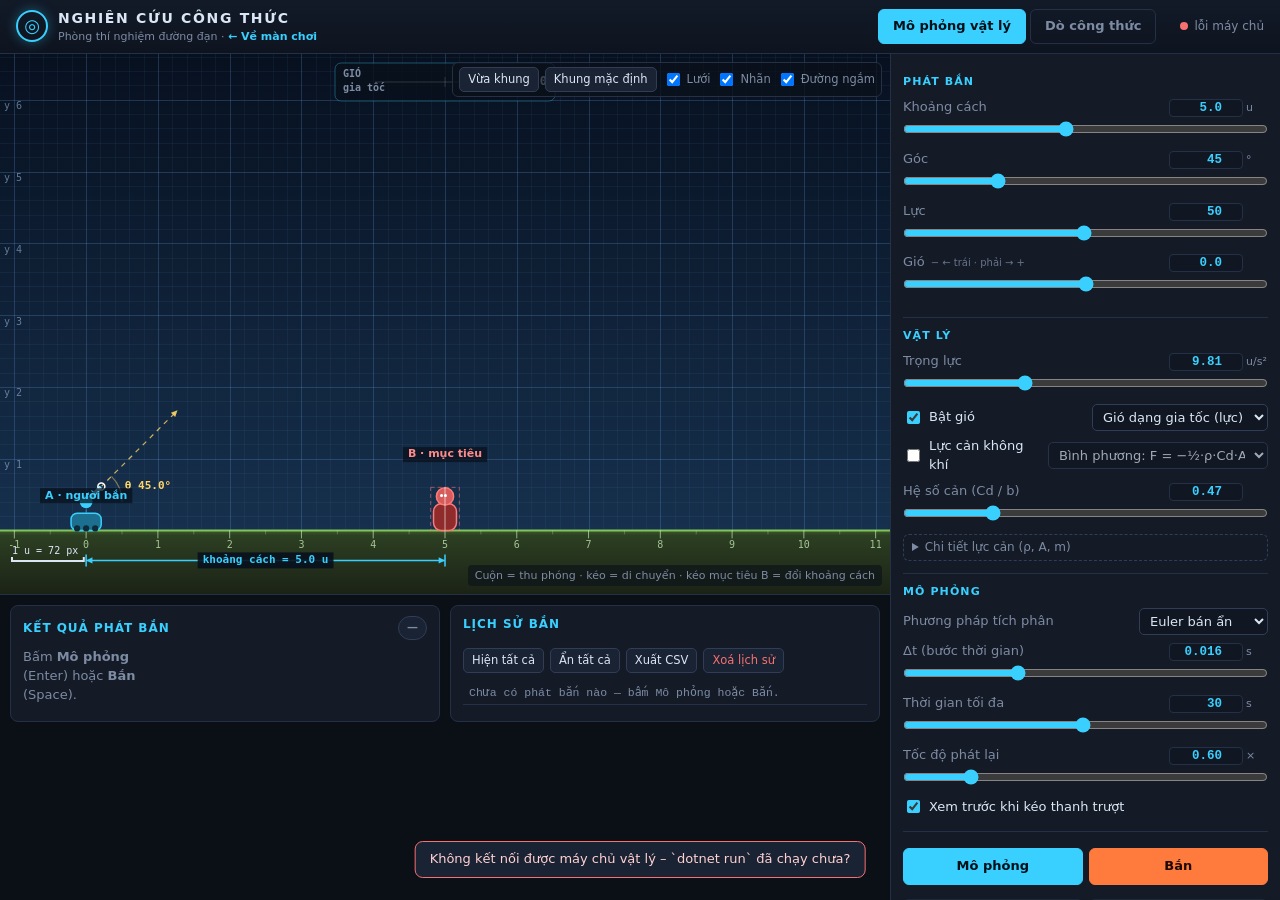
==== ProjectileSimulator/wwwroot/research.html @ dc686969 "Chuyển giao diện chính thành màn chơi bắn pháo 2D - Trang chính (index.html) là màn chơi: điều khiển" ====
<!doctype html>
<html lang="vi">
<head>
  <meta charset="utf-8">
  <meta name="viewport" content="width=device-width, initial-scale=1">
  <title>Nghiên cứu công thức – Gunny Research Lab</title>
  <link rel="stylesheet" href="css/research.css">
</head>
<body>
<header class="topbar">
  <div class="brand">
    <span class="logo" aria-hidden="true">◎</span>
    <div>
      <div class="brand-title">NGHIÊN CỨU CÔNG THỨC</div>
      <div class="brand-sub">Phòng thí nghiệm đường đạn · <a href="/" class="back-link">← Về màn chơi</a></div>
    </div>
  </div>
  <nav class="tabs" role="tablist">
    <button class="tab active" data-tab="sim" role="tab">Mô phỏng vật lý</button>
    <button class="tab" data-tab="re" role="tab">Dò công thức</button>
  </nav>
  <div class="api-status" id="apiStatus" title="Trạng thái máy chủ"><span class="dot"></span><span class="txt">đang kết nối…</span></div>
</header>

<main class="layout">
  <!-- ===================== STAGE (canvas + results) ===================== -->
  <section class="stage">
    <div class="canvas-wrap" id="canvasWrap">
      <canvas id="simCanvas" aria-label="Simulation canvas"></canvas>
      <div class="canvas-toolbar">
        <button class="mini" id="btnFitView" title="Thu phóng vừa mọi thứ">Vừa khung</button>
        <button class="mini" id="btnResetView" title="Khung nhìn mặc định (nhấp đúp canvas)">Khung mặc định</button>
        <label class="mini-check"><input type="checkbox" id="chkGrid" checked> Lưới</label>
        <label class="mini-check"><input type="checkbox" id="chkLabels" checked> Nhãn</label>
        <label class="mini-check"><input type="checkbox" id="chkAim" checked> Đường ngắm</label>
      </div>
      <div class="canvas-hud" id="hud"></div>
      <div class="canvas-legend" id="legend"></div>
      <div class="canvas-help">Cuộn = thu phóng · kéo = di chuyển · kéo mục tiêu B = đổi khoảng cách</div>
    </div>

    <div class="bottom">
      <!-- Results of the last committed shot -->
      <div class="card" id="resultsCard">
        <div class="card-head">
          <h3>Kết quả phát bắn</h3>
          <span class="badge" id="statusBadge">—</span>
        </div>
        <div class="stats" id="stats"></div>
        <div class="models-line" id="modelsLine"></div>
      </div>

      <!-- Compare table -->
      <div class="card hidden" id="compareCard">
        <div class="card-head">
          <h3>So sánh</h3>
          <button class="mini" id="btnCloseCompare">Ẩn</button>
        </div>
        <div class="table-scroll">
          <table class="data" id="compareTable"></table>
        </div>
      </div>

      <!-- RE evaluation -->
      <div class="card hidden" id="evalCard">
        <div class="card-head">
          <h3>Dự đoán và thực tế</h3>
          <div class="metrics" id="evalMetrics"></div>
        </div>
        <div class="table-scroll">
          <table class="data" id="evalTable"></table>
        </div>
      </div>

      <!-- History -->
      <div class="card">
        <div class="card-head">
          <h3>Lịch sử bắn <span class="muted" id="historyCount"></span></h3>
          <div class="btn-row">
            <button class="mini" id="btnHistoryShowAll">Hiện tất cả</button>
            <button class="mini" id="btnHistoryHideAll">Ẩn tất cả</button>
            <button class="mini" id="btnExportCsv">Xuất CSV</button>
            <button class="mini danger" id="btnClearHistory">Xoá lịch sử</button>
          </div>
        </div>
        <div class="table-scroll history-scroll">
          <table class="data" id="historyTable"></table>
        </div>
      </div>
    </div>
  </section>

  <!-- ===================== SIDE PANEL ===================== -->
  <aside class="panel">
    <!-- ---------- Simulator tab ---------- -->
    <div class="tab-page" id="page-sim">
      <section class="group">
        <h4>Phát bắn</h4>
        <div class="slider" data-key="distance" data-min="1" data-max="10" data-step="0.1" data-unit="u" data-label="Khoảng cách"></div>
        <div class="slider" data-key="angle" data-min="0" data-max="180" data-step="1" data-unit="°" data-label="Góc"></div>
        <div class="slider" data-key="power" data-min="1" data-max="100" data-step="1" data-unit="" data-label="Lực"></div>
        <div class="slider" data-key="wind" data-min="-20" data-max="20" data-step="0.5" data-unit="" data-label="Gió" data-hint="− ← trái · phải → +"></div>
      </section>

      <section class="group">
        <h4>Vật lý</h4>
        <div class="slider" data-key="gravity" data-min="0" data-max="30" data-step="0.01" data-unit="u/s²" data-label="Trọng lực"></div>

        <div class="row">
          <label class="check"><input type="checkbox" id="windEnabled"> Bật gió</label>
          <select id="windMode" title="Mô hình gió">
            <option value="WindAcceleration">Gió dạng gia tốc (lực)</option>
            <option value="ConstantWind">Gió đều (khối khí trôi)</option>
          </select>
        </div>

        <div class="row">
          <label class="check"><input type="checkbox" id="dragEnabled"> Lực cản không khí</label>
          <select id="dragType" title="Định luật lực cản">
            <option value="Quadratic">Bình phương: F = −½·ρ·Cd·A·|v|·v</option>
            <option value="Linear">Tuyến tính: F = −b·v</option>
          </select>
        </div>
        <div class="slider" data-key="dragCoefficient" data-min="0" data-max="2" data-step="0.01" data-unit="" data-label="Hệ số cản (Cd / b)"></div>
        <details class="adv">
          <summary>Chi tiết lực cản (ρ, A, m)</summary>
          <div class="slider" data-key="airDensity" data-min="0" data-max="5" data-step="0.005" data-unit="" data-label="Mật độ khí ρ"></div>
          <div class="slider" data-key="crossSectionArea" data-min="0" data-max="0.5" data-step="0.005" data-unit="u²" data-label="Tiết diện A"></div>
          <div class="slider" data-key="mass" data-min="0.05" data-max="10" data-step="0.05" data-unit="" data-label="Khối lượng m"></div>
        </details>
      </section>

      <section class="group">
        <h4>Mô phỏng</h4>
        <div class="row">
          <label for="integrator">Phương pháp tích phân</label>
          <select id="integrator">
            <option value="SemiImplicitEuler">Euler bán ẩn</option>
            <option value="RungeKutta4">Runge–Kutta 4</option>
            <option value="ExplicitEuler">Euler hiện</option>
          </select>
        </div>
        <div class="slider" data-key="deltaTime" data-min="0.001" data-max="0.05" data-step="0.001" data-unit="s" data-label="Δt (bước thời gian)"></div>
        <div class="slider" data-key="maxTime" data-min="1" data-max="60" data-step="1" data-unit="s" data-label="Thời gian tối đa"></div>
        <div class="slider" data-key="playbackSpeed" data-min="0.1" data-max="3" data-step="0.05" data-unit="×" data-label="Tốc độ phát lại" data-local="1"></div>
        <label class="check"><input type="checkbox" id="livePreview" checked> Xem trước khi kéo thanh trượt</label>
      </section>

      <section class="group buttons">
        <button class="btn primary" id="btnSimulate">Mô phỏng</button>
        <button class="btn fire" id="btnFire">Bắn</button>
        <button class="btn" id="btnPause" disabled>Tạm dừng</button>
        <button class="btn" id="btnResume" disabled>Tiếp tục</button>
        <button class="btn" id="btnCompare" title="Chạy mô hình A–D với thông số hiện tại">So sánh</button>
        <button class="btn" id="btnClear">Xoá đường đạn</button>
        <button class="btn danger" id="btnReset">Đặt lại</button>
      </section>
      <p class="note">Đơn vị: <b>u</b> = một bước khoảng cách. Nòng súng hiển thị góc <i>hiệu dụng</i> (Góc + Độ lệch góc). Mọi phát bắn dùng các tham số hiệu chỉnh ở tab Dò công thức (Mô hình D).</p>
    </div>

    <!-- ---------- Reverse engineering tab ---------- -->
    <div class="tab-page hidden" id="page-re">
      <section class="group">
        <h4>Tham số mô hình <span class="muted">(Mô hình D – dùng cho mọi phát bắn)</span></h4>
        <div class="formula">V0 = k · VelMul · (Power · PowMul)<sup>exp</sup> · g<sub>eff</sub> = g · GravMul · θ = Angle + Offset</div>
        <div class="slider" data-key="cal.velocityMultiplier" data-min="0.1" data-max="3" data-step="0.001" data-label="Hệ số vận tốc ban đầu"></div>
        <div class="slider" data-key="cal.gravityMultiplier" data-min="0" data-max="3" data-step="0.001" data-label="Hệ số trọng lực"></div>
        <div class="slider" data-key="cal.windMultiplier" data-min="-3" data-max="5" data-step="0.01" data-label="Hệ số gió"></div>
        <div class="slider" data-key="dragCoefficient" data-min="0" data-max="2" data-step="0.01" data-label="Hệ số lực cản" data-mirror="1"></div>
        <div class="slider" data-key="cal.angleOffset" data-min="-15" data-max="15" data-step="0.1" data-unit="°" data-label="Độ lệch góc"></div>
        <div class="slider" data-key="cal.powerMultiplier" data-min="0.1" data-max="3" data-step="0.001" data-label="Hệ số lực"></div>
        <div class="slider" data-key="cal.launchHeight" data-min="0" data-max="3" data-step="0.01" data-unit="u" data-label="Độ cao bắn"></div>
        <details class="adv">
          <summary>Hằng số công thức nâng cao</summary>
          <div class="slider" data-key="cal.powerExponent" data-min="0.3" data-max="2" data-step="0.01" data-label="Số mũ lực"></div>
          <div class="slider" data-key="cal.powerToVelocity" data-min="0.01" data-max="0.5" data-step="0.001" data-unit="u/s" data-label="k: lực → vận tốc"></div>
          <div class="slider" data-key="cal.windAccelerationScale" data-min="0" data-max="0.5" data-step="0.001" data-label="Gió → gia tốc"></div>
          <div class="slider" data-key="cal.windDriftScale" data-min="0" data-max="0.3" data-step="0.001" data-label="Gió → vận tốc trôi"></div>
          <div class="slider" data-key="barrelLength" data-min="0" data-max="1" data-step="0.01" data-unit="u" data-label="Chiều dài nòng"></div>
          <div class="slider" data-key="targetWidth" data-min="0.05" data-max="2" data-step="0.01" data-unit="u" data-label="Bề rộng mục tiêu"></div>
          <div class="slider" data-key="targetHeight" data-min="0.05" data-max="2" data-step="0.01" data-unit="u" data-label="Chiều cao mục tiêu"></div>
        </details>
      </section>

      <section class="group">
        <h4>So sánh mô hình</h4>
        <div class="model-checks" id="modelChecks">
          <label><input type="checkbox" value="Basic" checked><span class="sw" style="--c:#4fc3f7"></span>A: Ném xiên cơ bản</label>
          <label><input type="checkbox" value="Wind" checked><span class="sw" style="--c:#81c784"></span>B: Ném xiên + Gió</label>
          <label><input type="checkbox" value="Drag" checked><span class="sw" style="--c:#ffb74d"></span>C: Ném xiên + Lực cản</label>
          <label><input type="checkbox" value="Custom" checked><span class="sw" style="--c:#f06292"></span>D: Mô hình tuỳ chỉnh</label>
        </div>
        <button class="btn" id="btnCompareModels">So sánh các mô hình đã chọn</button>
      </section>

      <section class="group">
        <h4>Dữ liệu thực nghiệm <span class="muted" id="expCount"></span></h4>
        <p class="note warn">Nhập các phát bắn bạn tự đo trong game. Toạ độ tính bằng <b>u</b>, X đo từ người bắn. Thời gian bay là tuỳ chọn nhưng giúp tách được vận tốc và trọng lực.</p>
        <div class="table-scroll exp-scroll">
          <table class="data editable" id="expTable"></table>
        </div>
        <div class="btn-row">
          <button class="mini" id="btnExpAdd">+ Dòng</button>
          <button class="mini" id="btnExpAddCurrent" title="Thêm dòng với khoảng cách/góc/lực/gió hiện tại">+ Từ phát bắn hiện tại</button>
          <button class="mini" id="btnExpImport">Nhập CSV</button>
          <button class="mini" id="btnExpExport">Xuất CSV</button>
          <button class="mini" id="btnExpSynthetic" title="Chỉ dùng để kiểm tra bộ tối ưu">Dữ liệu thử tổng hợp…</button>
          <button class="mini danger" id="btnExpClear">Xoá</button>
          <input type="file" id="expFile" accept=".csv,text/csv,text/plain" hidden>
        </div>
        <div class="row">
          <label for="timeWeight" title="Quy đổi sai số thời gian bay (s) sang đơn vị khoảng cách trong hàm mục tiêu">Trọng số thời gian bay (u/s)</label>
          <input type="number" id="timeWeight" value="5" min="0" step="0.5">
        </div>
        <div class="row">
          <label class="check"><input type="checkbox" id="showObservations" checked> Hiện điểm quan sát trên canvas</label>
        </div>
        <button class="btn primary" id="btnEvaluate">Tính sai số</button>
      </section>

      <section class="group">
        <h4>Tối ưu tham số</h4>
        <div class="row">
          <label for="optMethod">Phương pháp</label>
          <select id="optMethod">
            <option value="GridThenLeastSquares">Grid search → Bình phương tối thiểu (LM)</option>
            <option value="GridSearch">Chỉ Grid search</option>
            <option value="LeastSquares">Bình phương tối thiểu (Levenberg–Marquardt)</option>
          </select>
        </div>
        <div class="row">
          <label for="optIter">Số vòng LM tối đa</label>
          <input type="number" id="optIter" value="100" min="1" max="1000">
        </div>
        <div class="row">
          <label for="optGrid">Số điểm lưới tối đa</label>
          <input type="number" id="optGrid" value="20000" min="1" max="200000" step="1000">
        </div>
        <div class="table-scroll">
          <table class="data editable" id="paramTable"></table>
        </div>
        <button class="btn primary" id="btnOptimize">Tối ưu tham số</button>
        <div class="opt-result" id="optResult"></div>
      </section>
    </div>
  </aside>
</main>

<!-- Import / synthetic dialogs -->
<dialog id="importDialog">
  <form method="dialog" class="dlg">
    <h3>Nhập dữ liệu thực nghiệm (CSV)</h3>
    <p class="note">Dòng tiêu đề (thứ tự bất kỳ, không phân biệt hoa thường): <code>label,distance,angle,power,wind,observedLandingX,observedLandingY,observedFlightTime</code>. Phân cách: dấu phẩy, chấm phẩy hoặc tab.</p>
    <textarea id="importText" rows="10" placeholder="distance,angle,power,wind,observedLandingX,observedLandingY&#10;5,45,50,0,5.2,0"></textarea>
    <div class="btn-row">
      <button class="btn" type="button" id="btnImportFile">Chọn tệp…</button>
      <label class="check"><input type="checkbox" id="importReplace"> Thay thế các dòng hiện có</label>
      <span class="spacer"></span>
      <button class="btn" value="cancel">Huỷ</button>
      <button class="btn primary" value="ok" id="btnImportOk">Nhập</button>
    </div>
  </form>
</dialog>

<dialog id="synthDialog">
  <form method="dialog" class="dlg">
    <h3>Sinh dữ liệu thử TỔNG HỢP</h3>
    <p class="note warn">Các dòng này do <b>chính trình mô phỏng</b> tạo ra với tham số hiện tại (có thể thêm nhiễu). Đây <b>không phải</b> dữ liệu Gunny — chỉ dùng để kiểm tra bộ tối ưu có tìm lại được tham số đã biết (ví dụ: sinh dữ liệu, đổi một hệ số, rồi bấm Tối ưu).</p>
    <div class="row"><label>Số phát bắn</label><input type="number" id="synthCount" value="8" min="1" max="50"></div>
    <div class="row"><label>Nhiễu σ (u)</label><input type="number" id="synthNoise" value="0" min="0" step="0.01"></div>
    <div class="row"><label class="check"><input type="checkbox" id="synthTime" checked> Kèm thời gian bay</label></div>
    <div class="btn-row">
      <span class="spacer"></span>
      <button class="btn" value="cancel">Huỷ</button>
      <button class="btn primary" value="ok">Sinh dữ liệu</button>
    </div>
  </form>
</dialog>

<div class="toast" id="toast"></div>

<script type="module" src="js/research/app.js"></script>
</body>
</html>
---- ProjectileSimulator/wwwroot/css/research.css ----
/* =========================================================================
   Gunny Research Lab – physics-lab dark theme
   ========================================================================= */
:root {
  --bg: #0b0f16;
  --bg-2: #111722;
  --panel: #141b27;
  --panel-2: #1a2333;
  --line: #243045;
  --line-2: #2f3d57;
  --text: #dbe6f5;
  --muted: #7d8ba3;
  --accent: #39d0ff;
  --accent-2: #2aa3cc;
  --fire: #ff7a3d;
  --ok: #4ade80;
  --bad: #f87171;
  --warn: #fbbf24;
  --radius: 8px;
  --mono: ui-monospace, SFMono-Regular, Menlo, Consolas, "Liberation Mono", monospace;
  --sans: system-ui, -apple-system, "Segoe UI", Roboto, "Helvetica Neue", Arial, sans-serif;
  --panel-w: 390px;
}

* { box-sizing: border-box; }
html, body { margin: 0; height: 100%; }
body {
  background: var(--bg);
  color: var(--text);
  font: 13px/1.45 var(--sans);
  overflow: hidden;
}
button, input, select, textarea { font: inherit; color: inherit; }
.hidden { display: none !important; }
.muted { color: var(--muted); font-weight: 400; }
code { font-family: var(--mono); font-size: 12px; color: var(--accent); }

/* ---------------- Top bar ---------------- */
.topbar {
  height: 54px;
  display: flex; align-items: center; gap: 24px;
  padding: 0 16px;
  background: linear-gradient(180deg, #121a28, #0e141f);
  border-bottom: 1px solid var(--line);
}
.brand { display: flex; align-items: center; gap: 10px; min-width: 0; }
.logo {
  width: 32px; height: 32px; display: grid; place-items: center;
  border-radius: 50%; border: 2px solid var(--accent); color: var(--accent);
  font-size: 18px; box-shadow: 0 0 12px rgba(57, 208, 255, .35);
}
.brand-title { font-weight: 800; letter-spacing: .12em; font-size: 14px; }
.brand-sub { color: var(--muted); font-size: 11px; white-space: nowrap; overflow: hidden; text-overflow: ellipsis; }
.tabs { display: flex; gap: 4px; margin-left: auto; }
.tab {
  background: transparent; border: 1px solid var(--line); color: var(--muted);
  padding: 7px 14px; border-radius: 6px; cursor: pointer; font-weight: 600;
}
.tab:hover { color: var(--text); border-color: var(--line-2); }
.tab.active { color: #001018; background: var(--accent); border-color: var(--accent); }
.api-status { display: flex; align-items: center; gap: 6px; color: var(--muted); font-size: 12px; white-space: nowrap; }
.api-status .dot { width: 8px; height: 8px; border-radius: 50%; background: var(--warn); }
.api-status.ok .dot { background: var(--ok); box-shadow: 0 0 8px var(--ok); }
.api-status.err .dot { background: var(--bad); }

/* ---------------- Layout ---------------- */
.layout {
  height: calc(100vh - 54px);
  display: grid;
  grid-template-columns: minmax(0, 1fr) var(--panel-w);
}
.stage { display: flex; flex-direction: column; min-width: 0; min-height: 0; }
.canvas-wrap {
  position: relative;
  flex: 0 0 64%;
  min-height: 300px;
  border-bottom: 1px solid var(--line);
  background: #0a1220;
  overflow: hidden;
}
#simCanvas { display: block; width: 100%; height: 100%; cursor: crosshair; touch-action: none; }
#simCanvas.grab { cursor: grabbing; }
#simCanvas.can-drag { cursor: ew-resize; }

.canvas-toolbar {
  position: absolute; top: 8px; right: 8px; display: flex; gap: 6px; align-items: center;
  background: rgba(10, 16, 26, .75); padding: 4px 6px; border-radius: 6px; border: 1px solid var(--line);
}
.canvas-hud {
  position: absolute; left: 8px; bottom: 8px;
  font: 11px/1.4 var(--mono); color: var(--muted);
  background: rgba(10, 16, 26, .7); padding: 3px 7px; border-radius: 4px; pointer-events: none;
}
.canvas-hud:empty { display: none; }
.canvas-help {
  position: absolute; right: 8px; bottom: 8px; font-size: 11px; color: var(--muted);
  background: rgba(10, 16, 26, .6); padding: 3px 7px; border-radius: 4px; pointer-events: none;
}
.canvas-legend {
  position: absolute; left: 8px; top: 8px; display: flex; flex-direction: column; gap: 2px;
  font-size: 11px; background: rgba(10, 16, 26, .72); padding: 4px 8px; border-radius: 6px;
  border: 1px solid var(--line); max-height: 45%; overflow: auto;
}
.canvas-legend:empty { display: none; }
.canvas-legend .item { display: flex; align-items: center; gap: 6px; white-space: nowrap; }
.canvas-legend .sw { width: 16px; height: 3px; border-radius: 2px; background: var(--c); }
.canvas-legend .sw.dash { background: repeating-linear-gradient(90deg, var(--c) 0 4px, transparent 4px 7px); }

.bottom {
  flex: 1 1 auto; min-height: 0; overflow: auto;
  padding: 10px; display: grid; gap: 10px;
  grid-template-columns: repeat(auto-fit, minmax(420px, 1fr));
  align-content: start;
}

/* ---------------- Cards ---------------- */
.card {
  background: var(--panel); border: 1px solid var(--line); border-radius: var(--radius);
  padding: 10px 12px; min-width: 0;
}
.card-head { display: flex; align-items: center; justify-content: space-between; gap: 8px; margin-bottom: 8px; flex-wrap: wrap; }
.card h3 { margin: 0; font-size: 12px; letter-spacing: .08em; text-transform: uppercase; color: var(--accent); }
.badge {
  font-size: 11px; font-weight: 700; padding: 3px 8px; border-radius: 99px;
  background: var(--panel-2); border: 1px solid var(--line-2); color: var(--muted);
}
.badge.hit { color: #062b12; background: var(--ok); border-color: var(--ok); }
.badge.miss { color: #2b0606; background: var(--bad); border-color: var(--bad); }
.badge.other { color: #2b1d06; background: var(--warn); border-color: var(--warn); }

.stats { display: grid; grid-template-columns: repeat(auto-fill, minmax(120px, 1fr)); gap: 6px; }
.stat { background: var(--bg-2); border: 1px solid var(--line); border-radius: 6px; padding: 5px 8px; }
.stat .k { color: var(--muted); font-size: 10px; text-transform: uppercase; letter-spacing: .06em; }
.stat .v { font: 600 14px/1.3 var(--mono); }
.models-line { margin-top: 6px; color: var(--muted); font: 11px var(--mono); }

/* ---------------- Tables ---------------- */
.table-scroll { overflow: auto; max-width: 100%; }
.history-scroll { max-height: 260px; }
.exp-scroll { max-height: 230px; border: 1px solid var(--line); border-radius: 6px; }
table.data { border-collapse: collapse; width: 100%; font: 11.5px/1.35 var(--mono); }
table.data th, table.data td { padding: 4px 6px; border-bottom: 1px solid var(--line); text-align: right; white-space: nowrap; }
table.data th { position: sticky; top: 0; background: var(--panel-2); color: var(--muted); font-weight: 600; z-index: 1; }
table.data td.l, table.data th.l { text-align: left; }
table.data tr:hover td { background: rgba(57, 208, 255, .05); }
table.data .sw { display: inline-block; width: 10px; height: 10px; border-radius: 2px; background: var(--c); vertical-align: middle; }
table.data .good { color: var(--ok); }
table.data .bad { color: var(--bad); }
table.editable input[type=number], table.editable input[type=text] {
  width: 62px; background: var(--bg-2); border: 1px solid var(--line); border-radius: 4px;
  padding: 2px 4px; text-align: right; font: 11.5px var(--mono);
}
table.editable input[type=text] { width: 80px; text-align: left; }
table.editable input:focus { outline: 1px solid var(--accent); border-color: var(--accent); }
.icon-btn { background: none; border: none; color: var(--muted); cursor: pointer; padding: 0 4px; font-size: 13px; }
.icon-btn:hover { color: var(--text); }
.icon-btn.danger:hover { color: var(--bad); }

.metrics { display: flex; gap: 12px; flex-wrap: wrap; font: 12px var(--mono); }
.metrics b { color: var(--accent); }

/* ---------------- Side panel ---------------- */
.panel {
  background: var(--panel); border-left: 1px solid var(--line);
  overflow-y: auto; padding: 10px 12px 30px;
}
.group { border-bottom: 1px solid var(--line); padding: 8px 0 12px; }
.group h4 { margin: 2px 0 8px; font-size: 11px; text-transform: uppercase; letter-spacing: .1em; color: var(--accent); }
.row { display: flex; align-items: center; justify-content: space-between; gap: 8px; margin: 6px 0; }
.row label { color: var(--muted); }
.row select, .row input[type=number] {
  background: var(--bg-2); border: 1px solid var(--line-2); border-radius: 5px; padding: 4px 6px; max-width: 220px;
}
.row input[type=number] { width: 100px; text-align: right; font-family: var(--mono); }
.check { display: inline-flex; align-items: center; gap: 6px; cursor: pointer; color: var(--text) !important; }
.check input { accent-color: var(--accent); }

/* Slider widget (generated by app.js) */
.slider { margin: 7px 0; }
.slider .top { display: flex; align-items: baseline; justify-content: space-between; gap: 6px; }
.slider .name { color: var(--muted); }
.slider .hint { color: var(--muted); font-size: 10px; margin-left: 6px; opacity: .8; }
.slider .val { display: flex; align-items: baseline; gap: 3px; }
.slider .val input {
  width: 74px; text-align: right; background: var(--bg-2); border: 1px solid var(--line);
  border-radius: 4px; padding: 1px 5px; font: 600 12.5px var(--mono); color: var(--accent);
}
.slider .unit { color: var(--muted); font-size: 11px; min-width: 22px; }
.slider input[type=range] { width: 100%; margin: 4px 0 0; accent-color: var(--accent); height: 16px; }
.slider.changed .name { color: var(--warn); }

details.adv { margin-top: 6px; border: 1px dashed var(--line-2); border-radius: 6px; padding: 4px 8px; }
details.adv summary { cursor: pointer; color: var(--muted); font-size: 12px; }

.formula {
  font: 11px/1.5 var(--mono); color: var(--muted); background: var(--bg-2); border: 1px solid var(--line);
  border-radius: 5px; padding: 5px 7px; margin-bottom: 6px;
}

.buttons { display: grid; grid-template-columns: repeat(2, 1fr); gap: 6px; }
.btn {
  border: 1px solid var(--line-2); background: var(--panel-2); color: var(--text);
  padding: 8px 10px; border-radius: 6px; cursor: pointer; font-weight: 600;
  transition: background .12s, border-color .12s, transform .05s;
}
.btn:hover:not(:disabled) { border-color: var(--accent-2); background: #1f2b40; }
.btn:active:not(:disabled) { transform: translateY(1px); }
.btn:disabled { opacity: .4; cursor: not-allowed; }
.btn.primary { background: var(--accent); color: #001018; border-color: var(--accent); }
.btn.primary:hover:not(:disabled) { background: #6bdcff; }
.btn.fire { background: var(--fire); color: #1d0900; border-color: var(--fire); }
.btn.fire:hover:not(:disabled) { background: #ff955f; }
.btn.danger { color: var(--bad); }
.group > .btn { width: 100%; margin-top: 8px; }
.mini {
  border: 1px solid var(--line-2); background: var(--panel-2); color: var(--text);
  padding: 3px 8px; border-radius: 5px; cursor: pointer; font-size: 11.5px;
}
.mini:hover { border-color: var(--accent-2); }
.mini.danger { color: var(--bad); }
.mini-check { display: inline-flex; gap: 4px; align-items: center; font-size: 11.5px; color: var(--muted); cursor: pointer; }
.btn-row { display: flex; gap: 6px; flex-wrap: wrap; align-items: center; margin-top: 6px; }
.spacer { flex: 1; }

.note { color: var(--muted); font-size: 11.5px; margin: 6px 0; }
.note.warn { border-left: 3px solid var(--warn); padding-left: 8px; }

.model-checks { display: grid; gap: 4px; margin-bottom: 4px; }
.model-checks label { display: flex; gap: 8px; align-items: center; cursor: pointer; }
.model-checks .sw { width: 18px; height: 4px; border-radius: 2px; background: var(--c); }

.opt-result { margin-top: 8px; font: 12px/1.5 var(--mono); }
.opt-result .box { background: var(--bg-2); border: 1px solid var(--line); border-radius: 6px; padding: 8px; }
.opt-result .box + .box { margin-top: 6px; }
.opt-result .improve { color: var(--ok); }
.opt-result ul { margin: 4px 0 0 16px; padding: 0; color: var(--warn); font-family: var(--sans); }
.opt-result canvas { width: 100%; height: 60px; display: block; margin-top: 6px; }

/* ---------------- Dialogs / toast ---------------- */
dialog {
  background: var(--panel); color: var(--text); border: 1px solid var(--line-2); border-radius: 10px;
  width: min(620px, 92vw); padding: 0;
}
dialog::backdrop { background: rgba(0, 0, 0, .55); }
.dlg { padding: 14px 16px; }
.dlg h3 { margin: 0 0 6px; color: var(--accent); font-size: 14px; }
.dlg textarea {
  width: 100%; background: var(--bg-2); border: 1px solid var(--line-2); border-radius: 6px;
  padding: 8px; font: 12px var(--mono); resize: vertical;
}
.toast {
  position: fixed; left: 50%; bottom: 22px; transform: translateX(-50%) translateY(20px);
  background: var(--panel-2); border: 1px solid var(--line-2); border-radius: 8px;
  padding: 8px 14px; opacity: 0; pointer-events: none; transition: opacity .2s, transform .2s; z-index: 50;
  max-width: 80vw;
}
.toast.show { opacity: 1; transform: translateX(-50%) translateY(0); }
.toast.error { border-color: var(--bad); color: #ffd1d1; }

.busy { position: relative; pointer-events: none; opacity: .65; }

/* ---------------- Responsive ---------------- */
@media (max-width: 1100px) {
  body { overflow: auto; }
  .layout { height: auto; grid-template-columns: 1fr; }
  .stage { min-height: 0; }
  .canvas-wrap { flex: none; height: 58vh; }
  .bottom { overflow: visible; grid-template-columns: 1fr; }
  .panel { border-left: none; border-top: 1px solid var(--line); overflow: visible; }
  .brand-sub { display: none; }
}
@media (max-width: 560px) {
  .topbar { gap: 10px; padding: 0 10px; }
  .api-status .txt { display: none; }
  .tab { padding: 6px 8px; font-size: 12px; }
  .bottom { padding: 6px; }
  .canvas-help { display: none; }
}

.back-link { color: var(--accent); text-decoration: none; font-weight: 600; }
.back-link:hover { text-decoration: underline; }
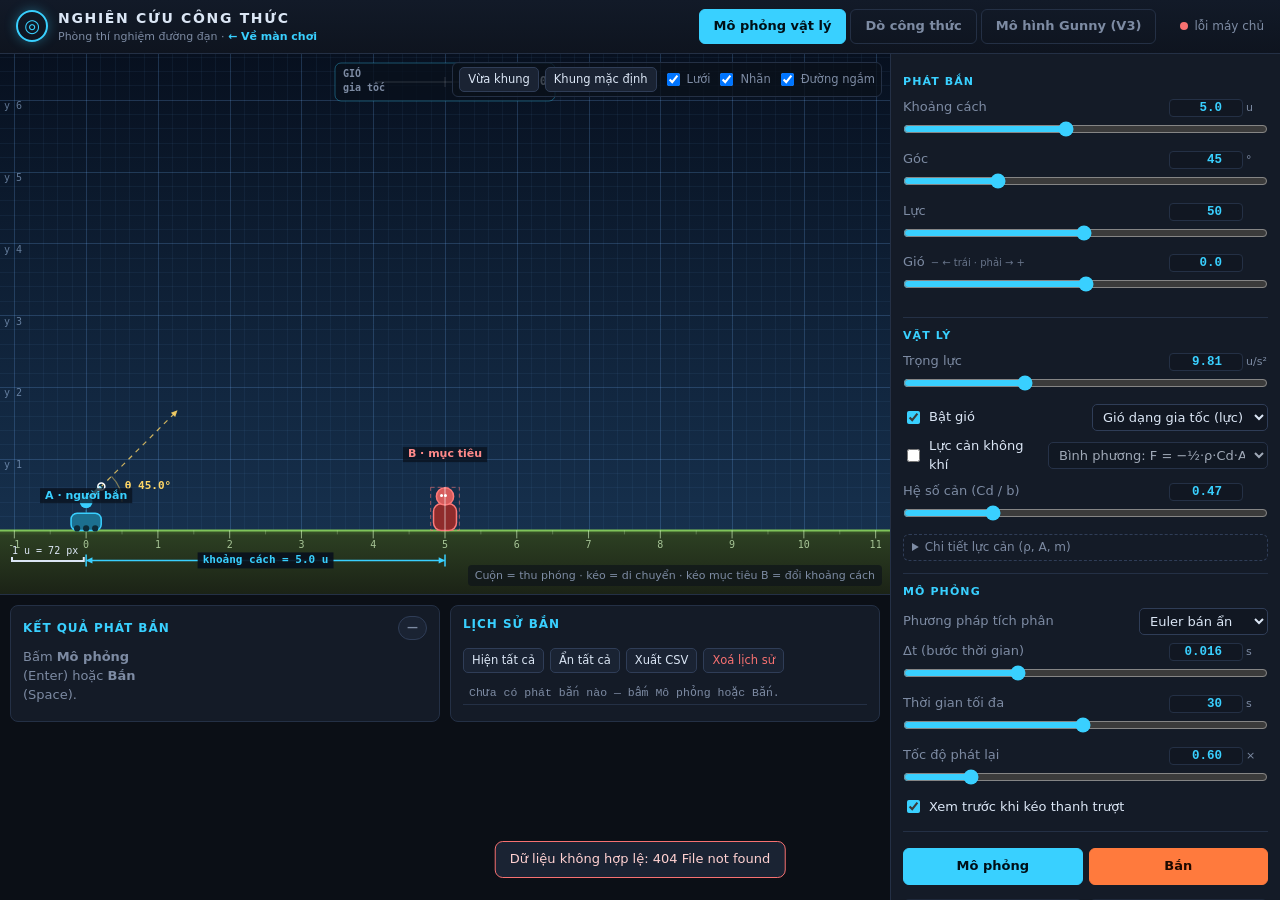
==== commit 79367426: "V3: các mô hình Gunny độc lập, quy đổi cự ly, dữ liệu thực nghiệm và tối ưu Thêm khu vực "Mô hình Gu" ====
--- a/ProjectileSimulator/wwwroot/research.html
+++ b/ProjectileSimulator/wwwroot/research.html
@@ -18,6 +18,7 @@
   <nav class="tabs" role="tablist">
     <button class="tab active" data-tab="sim" role="tab">Mô phỏng vật lý</button>
     <button class="tab" data-tab="re" role="tab">Dò công thức</button>
+    <button class="tab" data-tab="gunny" role="tab">Mô hình Gunny (V3)</button>
   </nav>
   <div class="api-status" id="apiStatus" title="Trạng thái máy chủ"><span class="dot"></span><span class="txt">đang kết nối…</span></div>
 </header>
@@ -40,6 +41,34 @@
     </div>
 
     <div class="bottom">
+      <!-- ======== Mô hình Gunny V3 ======== -->
+      <div class="card gunny-card wide" id="gExpCard">
+        <div class="card-head">
+          <h3>Dữ liệu bắn thực tế Gunny PC <span class="muted" id="gExpCount"></span></h3>
+          <div class="btn-row">
+            <button class="mini" id="gExpAdd">+ Thêm lần bắn</button>
+            <button class="mini" id="gExpImport">Nhập CSV</button>
+            <button class="mini" id="gExpExport">Xuất CSV</button>
+            <button class="mini danger" id="gExpClear">Xoá tất cả</button>
+          </div>
+        </div>
+        <p class="note warn">Chỉ nhập kết quả bạn tự bắn trong Gunny PC. Khoảng cách và điểm rơi tính bằng <b>khoảng Gunny</b> (đo từ người bắn). Dữ liệu được lưu trên máy chủ (thư mục App_Data) và giữ lại sau khi tắt ứng dụng. Điểm rơi để trống + "Trúng: Có" được hiểu là rơi đúng tại khoảng cách mục tiêu.</p>
+        <div class="table-scroll g-exp-scroll"><table class="data editable" id="gExpTable"></table></div>
+      </div>
+      <div class="card gunny-card wide hidden" id="gOptCard">
+        <div class="card-head"><h3>Kết quả tối ưu / đánh giá mô hình</h3><button class="mini" data-hide="gOptCard">Ẩn</button></div>
+        <div id="gOptResult"></div>
+      </div>
+      <div class="card gunny-card wide hidden" id="gAimCard">
+        <div class="card-head"><h3>Tìm góc và lực</h3><button class="mini" data-hide="gAimCard">Ẩn</button></div>
+        <p class="note warn"><b>Chỉ dự đoán</b> = kết quả tính từ mô hình, chưa kiểm chứng trong game. <b>Đã xác nhận</b> = có lần bắn thực tế gần như cùng góc/lực/gió/khoảng cách đã trúng. Không phương án nào được bảo đảm trúng trong Gunny thật nếu chưa kiểm chứng.</p>
+        <div id="gAimResult"></div>
+      </div>
+      <div class="card gunny-card wide hidden" id="gCmpCard">
+        <div class="card-head"><h3>So sánh đường đạn các mô hình</h3><button class="mini" data-hide="gCmpCard">Ẩn</button></div>
+        <p class="note">Mỗi mô hình đề xuất (góc, lực). Đường trên canvas là quỹ đạo do <b>engine vật lý</b> tính với đúng góc/lực/gió đó (không chỉnh sửa cho khớp). Dấu ◆ là điểm rơi theo <b>chính mô hình</b>. Hai giá trị khác nhau cho thấy mô hình đó và vật lý tham chiếu không đồng nhất.</p>
+        <div class="table-scroll"><table class="data" id="gCmpTable"></table></div>
+      </div>
       <!-- Results of the last committed shot -->
       <div class="card" id="resultsCard">
         <div class="card-head">
@@ -243,6 +272,51 @@
         <div class="opt-result" id="optResult"></div>
       </section>
     </div>
+    <!-- ---------- Mô hình Gunny V3 ---------- -->
+    <div class="tab-page hidden" id="page-gunny">
+      <section class="group">
+        <h4>Quy đổi cự ly (Distance Calibration)</h4>
+        <p class="note warn">Không mặc định 1 đơn vị simulator = 1 khoảng Gunny. <b>Khoảng Gunny = Khoảng cách simulator × Hệ số quy đổi.</b></p>
+        <div class="row"><label for="gCalDiv">Số khoảng / màn hình Gunny</label><input type="number" id="gCalDiv" min="1" max="100" step="1"></div>
+        <div class="row"><label for="gCalWidth">Chiều rộng màn hình tham chiếu (px)</label><input type="number" id="gCalWidth" min="100" max="10000" step="1"></div>
+        <div class="row"><label for="gCalMode">Cách xác định</label>
+          <select id="gCalMode"><option value="ReferenceShot">Neo theo phát tham chiếu</option><option value="Manual">Nhập tay</option></select></div>
+        <div class="row"><label for="gCalSpd">Đơn vị simulator / 1 khoảng</label><input type="number" id="gCalSpd" min="0.0001" step="0.0001"></div>
+        <div class="row"><label>Phát tham chiếu: góc / lực / khoảng</label>
+          <span class="tri"><input type="number" id="gCalRA" min="0" max="90" step="0.5"><input type="number" id="gCalRP" min="1" max="100" step="1"><input type="number" id="gCalRD" min="0.1" max="100" step="0.1"></span></div>
+        <div class="row"><label for="gCalWind" title="Giả định: gió engine = gió Gunny × hệ số này">Hệ số gió (engine / Gunny)</label><input type="number" id="gCalWind" step="0.05"></div>
+        <div class="calib-info" id="gCalInfo"></div>
+        <div class="row"><label for="gConvSim">Thử quy đổi: simulator (u)</label><input type="number" id="gConvSim" value="5.7" step="0.1"></div>
+        <div class="calib-info" id="gConvOut"></div>
+        <button class="btn primary" id="gCalSave">Lưu quy đổi</button>
+      </section>
+
+      <section class="group">
+        <h4>Mô hình tính toán</h4>
+        <div class="row"><label for="gWeapon">Chỉ dùng dữ liệu của vũ khí</label><input type="text" id="gWeapon" placeholder="(tất cả)" class="text-in"></div>
+        <div id="gModels"></div>
+        <button class="btn" id="gModelsSave">Lưu tham số mô hình</button>
+        <button class="btn" id="gSettingsReset">Khôi phục tham số mặc định</button>
+      </section>
+
+      <section class="group">
+        <h4>Tối ưu tham số theo dữ liệu thực nghiệm</h4>
+        <div class="model-checks" id="gOptModels"></div>
+        <button class="btn primary" id="gOptimize">Tối ưu / đánh giá</button>
+      </section>
+
+      <section class="group">
+        <h4>Mục tiêu</h4>
+        <div class="row"><label for="gTarget">Khoảng cách mục tiêu (khoảng Gunny)</label><input type="number" id="gTarget" value="8" min="0.1" max="100" step="0.1"></div>
+        <div class="row"><label for="gWind">Gió</label>
+          <span class="tri"><input type="number" id="gWind" value="0" min="0" max="100" step="0.1"><select id="gWindDir"><option value="1">Thuận</option><option value="-1">Ngược</option></select></span></div>
+        <div class="row"><label for="gMaxPer">Số phương án / mô hình</label><input type="number" id="gMaxPer" value="5" min="1" max="50"></div>
+        <div class="model-checks" id="gAimModels"></div>
+        <button class="btn primary" id="gAim">Tìm góc và lực tối ưu</button>
+        <button class="btn" id="gCompare">So sánh đường đạn trên canvas</button>
+      </section>
+      <p class="note">Nguồn và giả định của từng mô hình: mở mục "Nguồn & giả định" trong từng thẻ mô hình, hoặc xem docs/GUNNY_MODELS.md.</p>
+    </div>
   </aside>
 </main>
 
@@ -277,6 +351,22 @@
   </form>
 </dialog>
 
+<dialog id="gImportDialog">
+  <form method="dialog" class="dlg">
+    <h3>Nhập dữ liệu bắn thực tế (CSV)</h3>
+    <p class="note">Tiêu đề (thứ tự bất kỳ, có thể viết tiếng Việt): <code>distance,angle,power,wind,windDirection,weapon,actualLanding,hitTarget,notes</code>. windDirection: thuan/nguoc (hoặc gió âm = ngược). hitTarget: yes/no.</p>
+    <textarea id="gImportText" rows="10" placeholder="distance,angle,power,wind,windDirection,weapon,actualLanding,hitTarget,notes"></textarea>
+    <div class="btn-row">
+      <button class="btn" type="button" id="gImportFileBtn">Chọn tệp…</button>
+      <input type="file" id="gImportFile" accept=".csv,text/csv,text/plain" hidden>
+      <label class="check"><input type="checkbox" id="gImportReplace"> Thay thế toàn bộ dữ liệu hiện có</label>
+      <span class="spacer"></span>
+      <button class="btn" value="cancel">Huỷ</button>
+      <button class="btn primary" value="ok">Nhập</button>
+    </div>
+  </form>
+</dialog>
+
 <div class="toast" id="toast"></div>
 
 <script type="module" src="js/research/app.js"></script>
--- a/ProjectileSimulator/wwwroot/css/research.css
+++ b/ProjectileSimulator/wwwroot/css/research.css
@@ -279,3 +279,43 @@
 
 .back-link { color: var(--accent); text-decoration: none; font-weight: 600; }
 .back-link:hover { text-decoration: underline; }
+
+/* ---------------- Mô hình Gunny V3 ---------------- */
+.gunny-card { display: none; }
+body.tab-gunny .gunny-card:not(.hidden) { display: block; }
+body.tab-gunny .bottom > .card:not(.gunny-card) { display: none; }
+.card.wide { grid-column: 1 / -1; }
+.g-exp-scroll { max-height: 300px; }
+.tri { display: inline-flex; gap: 4px; }
+.tri input { width: 64px !important; }
+.tri select { width: 82px !important; }
+.text-in { background: var(--bg-2); border: 1px solid var(--line-2); border-radius: 5px; padding: 4px 6px; width: 150px; }
+table.editable select { background: var(--bg-2); border: 1px solid var(--line); border-radius: 4px; font: 11.5px var(--mono); padding: 1px 2px; }
+table.editable input.wide-in { width: 140px; text-align: left; }
+.calib-info { font: 11.5px/1.6 var(--mono); color: var(--muted); background: var(--bg-2); border: 1px solid var(--line); border-radius: 5px; padding: 5px 7px; margin: 6px 0; }
+.calib-info b { color: var(--accent); }
+.model-card { border: 1px solid var(--line); border-radius: 7px; padding: 7px 9px; margin: 8px 0; background: var(--bg-2); }
+.model-card .mc-head { display: flex; justify-content: space-between; gap: 6px; align-items: baseline; }
+.model-card .mc-name { font-weight: 700; }
+.model-card .mc-desc { color: var(--muted); font-size: 11.5px; margin: 4px 0; }
+.model-card .mc-status { font-size: 11.5px; margin: 4px 0; }
+.model-card details { font-size: 11.5px; margin-top: 4px; }
+.model-card details summary { cursor: pointer; color: var(--accent); }
+.model-card ul { margin: 4px 0 4px 16px; padding: 0; }
+.model-card a { color: var(--accent); word-break: break-all; }
+.model-card .params { display: grid; grid-template-columns: 1fr 90px; gap: 3px 6px; margin-top: 6px; align-items: center; font-size: 11.5px; }
+.model-card .params input { width: 90px; background: var(--panel); border: 1px solid var(--line-2); border-radius: 4px; padding: 2px 4px; text-align: right; font: 11.5px var(--mono); }
+.model-card .sub { font: 11px/1.5 var(--mono); color: var(--muted); border-top: 1px dashed var(--line); margin-top: 5px; padding-top: 4px; }
+.pill { font-size: 10.5px; font-weight: 700; border-radius: 99px; padding: 1px 7px; white-space: nowrap; }
+.pill.ready { background: rgba(57,208,255,.15); color: var(--accent); }
+.pill.fitted { background: rgba(74,222,128,.15); color: var(--ok); }
+.pill.none { background: rgba(251,191,36,.15); color: var(--warn); }
+.pill.confirmed { background: var(--ok); color: #062b12; }
+.pill.predicted { background: rgba(251,191,36,.18); color: var(--warn); }
+.opt-block { border: 1px solid var(--line); border-radius: 7px; padding: 8px 10px; margin: 8px 0; background: var(--bg-2); }
+.opt-block h5 { margin: 0 0 4px; font-size: 12.5px; }
+.opt-block .msg { color: var(--muted); font-size: 11.5px; margin: 3px 0; }
+.opt-block .metrics { margin: 4px 0; }
+.opt-block details summary { cursor: pointer; color: var(--accent); font-size: 11.5px; }
+.saved-flash { animation: savedflash .8s ease; }
+@keyframes savedflash { from { background: rgba(74,222,128,.35); } }
